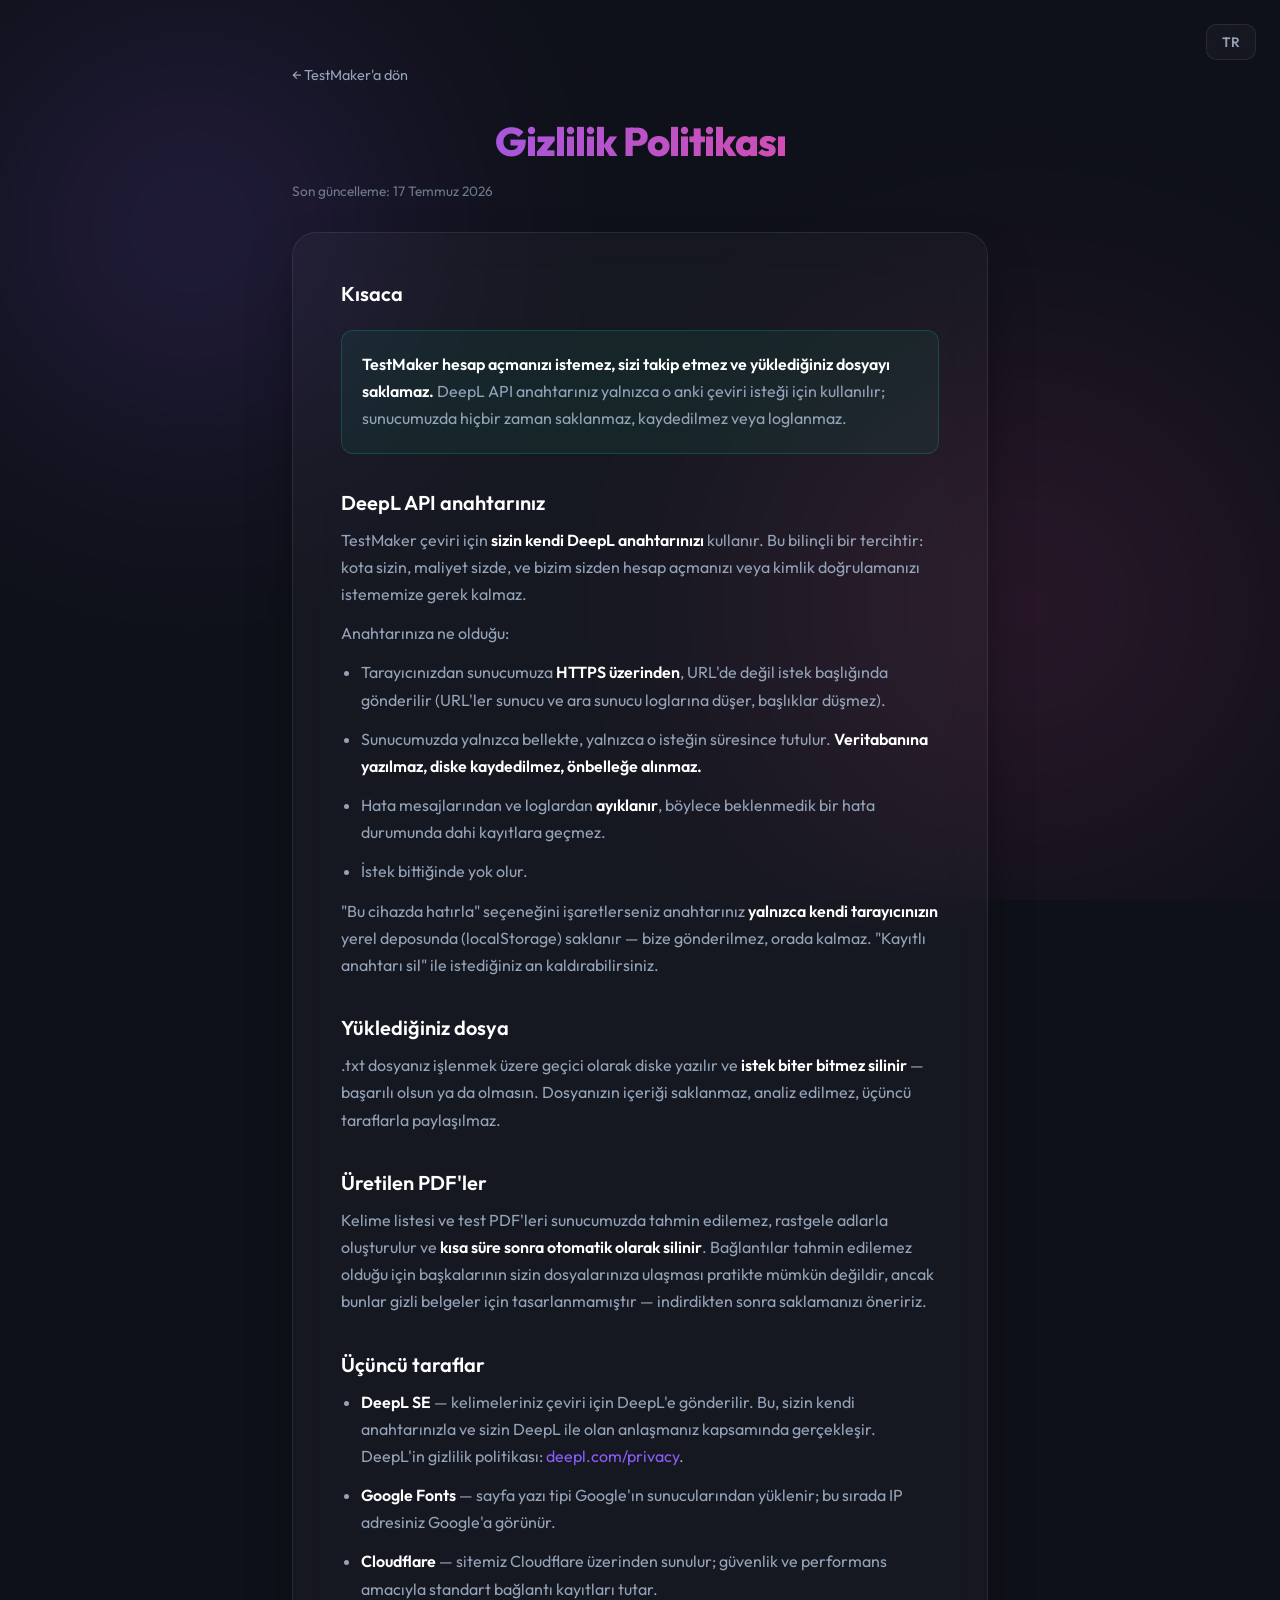
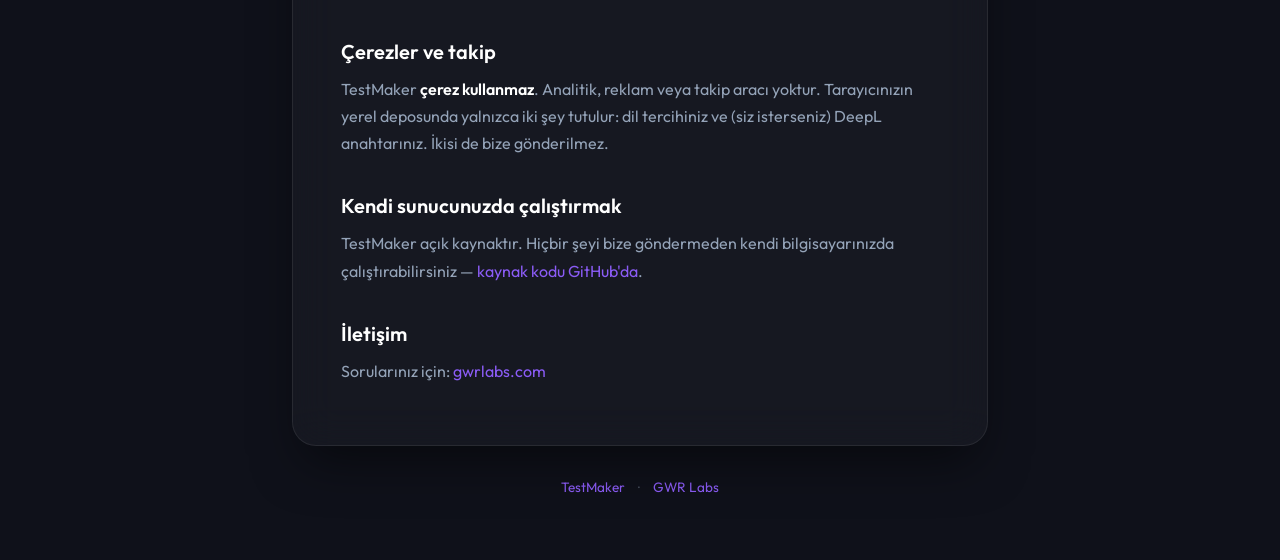
==== static/privacy.html @ a65d571f "Add BYOK, Turkish/English localization, and a privacy page BYOK (bring your own key): with TESTMAKER" ====
<!doctype html>
<html lang="tr">
  <head>
    <meta charset="UTF-8" />
    <meta name="viewport" content="width=device-width, initial-scale=1.0" />
    <title>Gizlilik Politikası | TestMaker</title>
    <link rel="preconnect" href="https://fonts.googleapis.com" />
    <link rel="preconnect" href="https://fonts.gstatic.com" crossorigin />
    <link
      href="https://fonts.googleapis.com/css2?family=Outfit:wght@300;400;600;800&display=swap"
      rel="stylesheet"
    />
    <link rel="stylesheet" href="/static/style.css" />
    <style>
      body {
        align-items: flex-start;
      }
      .container {
        max-width: 760px;
        padding: 4rem 2rem;
      }
      .legal h2 {
        font-size: 1.25rem;
        font-weight: 600;
        margin: 2.25rem 0 0.75rem;
      }
      .legal h2:first-child {
        margin-top: 0;
      }
      .legal p,
      .legal li {
        color: var(--text-secondary);
        line-height: 1.7;
        margin-bottom: 0.75rem;
      }
      .legal ul {
        padding-left: 1.25rem;
        margin-bottom: 0.75rem;
      }
      .legal strong {
        color: var(--text-primary);
        font-weight: 600;
      }
      .legal a {
        color: var(--accent-primary);
        text-decoration: none;
      }
      .legal a:hover {
        text-decoration: underline;
      }
      .updated {
        color: var(--text-secondary);
        font-size: 0.85rem;
        opacity: 0.7;
        margin-bottom: 2rem;
      }
      .callout {
        background: rgba(16, 185, 129, 0.08);
        border: 1px solid rgba(16, 185, 129, 0.25);
        border-radius: 12px;
        padding: 1.25rem;
        margin: 1.5rem 0;
      }
      .callout p:last-child {
        margin-bottom: 0;
      }
      .back {
        display: inline-block;
        margin-bottom: 2rem;
        color: var(--text-secondary);
        text-decoration: none;
        font-size: 0.9rem;
      }
      .back:hover {
        color: var(--text-primary);
      }
    </style>
  </head>
  <body>
    <div class="background-mesh">
      <div class="blob blob-1"></div>
      <div class="blob blob-2"></div>
    </div>

    <button id="lang-btn" class="lang-btn" type="button" aria-label="Language">
      TR
    </button>

    <main class="container">
      <a href="/" class="back" data-i18n="backHome">← TestMaker'a dön</a>

      <header class="header" style="margin-bottom: 1rem">
        <h1 data-i18n="title" style="font-size: 2.5rem">Gizlilik Politikası</h1>
      </header>
      <p class="updated" data-i18n="updated">Son güncelleme: 17 Temmuz 2026</p>

      <section class="card glassmorphism legal">
        <div data-i18n="body">
          <h2>Kısaca</h2>
          <div class="callout">
            <p>
              <strong
                >TestMaker hesap açmanızı istemez, sizi takip etmez ve
                yüklediğiniz dosyayı saklamaz.</strong
              >
              DeepL API anahtarınız yalnızca o anki çeviri isteği için kullanılır;
              sunucumuzda hiçbir zaman saklanmaz, kaydedilmez veya loglanmaz.
            </p>
          </div>

          <h2>DeepL API anahtarınız</h2>
          <p>
            TestMaker çeviri için <strong>sizin kendi DeepL anahtarınızı</strong>
            kullanır. Bu bilinçli bir tercihtir: kota sizin, maliyet sizde, ve
            bizim sizden hesap açmanızı veya kimlik doğrulamanızı istememize
            gerek kalmaz.
          </p>
          <p>Anahtarınıza ne olduğu:</p>
          <ul>
            <li>
              Tarayıcınızdan sunucumuza <strong>HTTPS üzerinden</strong>, URL'de
              değil istek başlığında gönderilir (URL'ler sunucu ve ara sunucu
              loglarına düşer, başlıklar düşmez).
            </li>
            <li>
              Sunucumuzda yalnızca bellekte, yalnızca o isteğin süresince tutulur.
              <strong>Veritabanına yazılmaz, diske kaydedilmez, önbelleğe
              alınmaz.</strong>
            </li>
            <li>
              Hata mesajlarından ve loglardan <strong>ayıklanır</strong>, böylece
              beklenmedik bir hata durumunda dahi kayıtlara geçmez.
            </li>
            <li>İstek bittiğinde yok olur.</li>
          </ul>
          <p>
            "Bu cihazda hatırla" seçeneğini işaretlerseniz anahtarınız
            <strong>yalnızca kendi tarayıcınızın</strong> yerel deposunda
            (<code>localStorage</code>) saklanır — bize gönderilmez, orada kalmaz.
            "Kayıtlı anahtarı sil" ile istediğiniz an kaldırabilirsiniz.
          </p>

          <h2>Yüklediğiniz dosya</h2>
          <p>
            <code>.txt</code> dosyanız işlenmek üzere geçici olarak diske yazılır
            ve <strong>istek biter bitmez silinir</strong> — başarılı olsun ya da
            olmasın. Dosyanızın içeriği saklanmaz, analiz edilmez, üçüncü
            taraflarla paylaşılmaz.
          </p>

          <h2>Üretilen PDF'ler</h2>
          <p>
            Kelime listesi ve test PDF'leri sunucumuzda tahmin edilemez, rastgele
            adlarla oluşturulur ve <strong>kısa süre sonra otomatik olarak
            silinir</strong>. Bağlantılar tahmin edilemez olduğu için başkalarının
            sizin dosyalarınıza ulaşması pratikte mümkün değildir, ancak bunlar
            gizli belgeler için tasarlanmamıştır — indirdikten sonra saklamanızı
            öneririz.
          </p>

          <h2>Üçüncü taraflar</h2>
          <ul>
            <li>
              <strong>DeepL SE</strong> — kelimeleriniz çeviri için DeepL'e
              gönderilir. Bu, sizin kendi anahtarınızla ve sizin DeepL ile olan
              anlaşmanız kapsamında gerçekleşir. DeepL'in gizlilik politikası:
              <a href="https://www.deepl.com/privacy" target="_blank" rel="noopener"
                >deepl.com/privacy</a
              >.
            </li>
            <li>
              <strong>Google Fonts</strong> — sayfa yazı tipi Google'ın sunucularından
              yüklenir; bu sırada IP adresiniz Google'a görünür.
            </li>
            <li>
              <strong>Cloudflare</strong> — sitemiz Cloudflare üzerinden sunulur;
              güvenlik ve performans amacıyla standart bağlantı kayıtları tutar.
            </li>
          </ul>

          <h2>Çerezler ve takip</h2>
          <p>
            TestMaker <strong>çerez kullanmaz</strong>. Analitik, reklam veya
            takip aracı yoktur. Tarayıcınızın yerel deposunda yalnızca iki şey
            tutulur: dil tercihiniz ve (siz isterseniz) DeepL anahtarınız. İkisi
            de bize gönderilmez.
          </p>

          <h2>Kendi sunucunuzda çalıştırmak</h2>
          <p>
            TestMaker açık kaynaktır. Hiçbir şeyi bize göndermeden kendi
            bilgisayarınızda çalıştırabilirsiniz —
            <a
              href="https://github.com/TalhaTufanN/english-turkish-vocab-quiz"
              target="_blank"
              rel="noopener"
              >kaynak kodu GitHub'da</a
            >.
          </p>

          <h2>İletişim</h2>
          <p>
            Sorularınız için:
            <a href="https://gwrlabs.com" target="_blank" rel="noopener"
              >gwrlabs.com</a
            >
          </p>
        </div>
      </section>

      <footer class="footer">
        <a href="/" data-i18n="footerHome">TestMaker</a>
        <span class="footer-sep">·</span>
        <a href="https://gwrlabs.com" target="_blank" rel="noopener">GWR Labs</a>
      </footer>
    </main>

    <script>
      const legalTranslations = {
        tr: {
          backHome: "← TestMaker'a dön",
          title: "Gizlilik Politikası",
          updated: "Son güncelleme: 17 Temmuz 2026",
          footerHome: "TestMaker",
        },
        en: {
          backHome: "← Back to TestMaker",
          title: "Privacy Policy",
          updated: "Last updated: 17 July 2026",
          footerHome: "TestMaker",
        },
      };

      // Yasal metnin tamami - ceviri sozlugune sigmayacak kadar uzun oldugu
      // icin blok halinde degistiriliyor.
      legalTranslations.en.body = `
        <h2>In short</h2>
        <div class="callout">
          <p><strong>TestMaker has no accounts, no tracking, and keeps nothing you upload.</strong>
          Your DeepL API key is used only for that one translation request. It is never stored,
          saved, or logged on our server.</p>
        </div>

        <h2>Your DeepL API key</h2>
        <p>TestMaker translates using <strong>your own DeepL key</strong>. That is deliberate: the
        quota is yours, the cost is yours, and it means we never have to ask you to create an
        account or sign in.</p>
        <p>What happens to your key:</p>
        <ul>
          <li>It is sent from your browser to our server <strong>over HTTPS</strong>, in a request
          header rather than the URL — URLs end up in server and proxy logs; headers do not.</li>
          <li>On our server it exists only in memory, only for the life of that request.
          <strong>It is never written to a database, saved to disk, or cached.</strong></li>
          <li>It is <strong>scrubbed</strong> from error messages and logs, so even an unexpected
          failure cannot record it.</li>
          <li>When the request ends, it is gone.</li>
        </ul>
        <p>If you tick "Remember on this device", your key is stored in
        <strong>your own browser's</strong> local storage (<code>localStorage</code>) — it is not
        sent to us and does not persist on our side. You can remove it any time with
        "Forget saved key".</p>

        <h2>The file you upload</h2>
        <p>Your <code>.txt</code> file is written to disk temporarily so it can be processed, and is
        <strong>deleted as soon as the request finishes</strong> — whether it succeeded or not. Its
        contents are not retained, analysed, or shared.</p>

        <h2>The PDFs we generate</h2>
        <p>Your vocabulary list and quiz are created on our server with unguessable random names and
        are <strong>deleted automatically a short time later</strong>. Because the links are
        unguessable, others cannot practically reach your files — but these are not designed for
        confidential material, so download and keep what you need.</p>

        <h2>Third parties</h2>
        <ul>
          <li><strong>DeepL SE</strong> — your words are sent to DeepL for translation. This happens
          under your own key and your own agreement with DeepL. Their privacy policy:
          <a href="https://www.deepl.com/privacy" target="_blank" rel="noopener">deepl.com/privacy</a>.</li>
          <li><strong>Google Fonts</strong> — the page font loads from Google's servers, which makes
          your IP address visible to Google.</li>
          <li><strong>Cloudflare</strong> — our site is served through Cloudflare, which keeps
          standard connection logs for security and performance.</li>
        </ul>

        <h2>Cookies and tracking</h2>
        <p>TestMaker <strong>uses no cookies</strong>. There is no analytics, advertising, or
        tracking of any kind. Only two things live in your browser's local storage: your language
        preference and, if you choose, your DeepL key. Neither is sent to us.</p>

        <h2>Running it yourself</h2>
        <p>TestMaker is open source. You can run it on your own machine and send us nothing at all —
        <a href="https://github.com/TalhaTufanN/english-turkish-vocab-quiz" target="_blank" rel="noopener">the
        source is on GitHub</a>.</p>

        <h2>Contact</h2>
        <p>Questions: <a href="https://gwrlabs.com" target="_blank" rel="noopener">gwrlabs.com</a></p>
      `;
      legalTranslations.tr.body = document.querySelector("[data-i18n='body']").innerHTML;

      const langBtn = document.getElementById("lang-btn");
      function setLanguage(lang) {
        localStorage.setItem("gwr_lang", lang);
        document.documentElement.lang = lang;
        langBtn.textContent = lang === "tr" ? "TR" : "EN";
        document.title =
          (lang === "tr" ? "Gizlilik Politikası" : "Privacy Policy") + " | TestMaker";
        document.querySelectorAll("[data-i18n]").forEach((el) => {
          const value = legalTranslations[lang][el.dataset.i18n];
          if (value) el.innerHTML = value;
        });
      }
      setLanguage(localStorage.getItem("gwr_lang") || "tr");
      langBtn.addEventListener("click", () =>
        setLanguage((localStorage.getItem("gwr_lang") || "tr") === "tr" ? "en" : "tr"),
      );
    </script>
  </body>
</html>
---- static/style.css ----
:root {
  --bg-dark: #0f111a;
  --card-bg: rgba(255, 255, 255, 0.03);
  --card-border: rgba(255, 255, 255, 0.08);
  --text-primary: #ffffff;
  --text-secondary: #94a3b8;
  --accent-primary: #8b5cf6;
  --accent-secondary: #ec4899;
  --accent-hover: #7c3aed;
  --success: #10b981;
  --error: #ef4444;
}

* {
  margin: 0;
  padding: 0;
  box-sizing: border-box;
  font-family: "Outfit", sans-serif;
}

body {
  background-color: var(--bg-dark);
  color: var(--text-primary);
  min-height: 100vh;
  display: flex;
  justify-content: center;
  align-items: center;
  overflow-x: hidden;
  position: relative;
}

/* Background Mesh */
.background-mesh {
  position: fixed;
  top: 0;
  left: 0;
  width: 100vw;
  height: 100vh;
  z-index: -1;
  overflow: hidden;
  background: var(--bg-dark);
}

.blob {
  position: absolute;
  filter: blur(100px);
  opacity: 0.5;
  animation: float 20s infinite alternate;
}

.blob-1 {
  top: -10%;
  left: -10%;
  width: 50vw;
  height: 50vw;
  background: radial-gradient(
    circle,
    rgba(139, 92, 246, 0.4) 0%,
    rgba(0, 0, 0, 0) 70%
  );
}

.blob-2 {
  bottom: -10%;
  right: -10%;
  width: 60vw;
  height: 60vw;
  background: radial-gradient(
    circle,
    rgba(236, 72, 153, 0.3) 0%,
    rgba(0, 0, 0, 0) 70%
  );
  animation-delay: -5s;
}

.blob-3 {
  top: 40%;
  left: 40%;
  width: 40vw;
  height: 40vw;
  background: radial-gradient(
    circle,
    rgba(59, 130, 246, 0.3) 0%,
    rgba(0, 0, 0, 0) 70%
  );
  animation-delay: -10s;
}

@keyframes float {
  0% {
    transform: translate(0, 0) scale(1);
  }
  100% {
    transform: translate(10%, 10%) scale(1.1);
  }
}

/* Container & Header */
.container {
  width: 100%;
  max-width: 800px;
  padding: 2rem;
  z-index: 1;
}

.header {
  text-align: center;
  margin-bottom: 3rem;
}

.header h1 {
  font-size: 3.5rem;
  font-weight: 800;
  margin-bottom: 1rem;
  background: linear-gradient(
    to right,
    var(--accent-primary),
    var(--accent-secondary)
  );
  -webkit-background-clip: text;
  background-clip: text;
  -webkit-text-fill-color: transparent;
  letter-spacing: -1px;
}

.header p {
  color: var(--text-secondary);
  font-size: 1.1rem;
  max-width: 500px;
  margin: 0 auto;
  line-height: 1.6;
}

/* Glassmorphism Card */
.glassmorphism {
  background: var(--card-bg);
  backdrop-filter: blur(20px);
  -webkit-backdrop-filter: blur(20px);
  border: 1px solid var(--card-border);
  border-radius: 24px;
  padding: 3rem;
  box-shadow: 0 25px 50px -12px rgba(0, 0, 0, 0.5);
  transition: all 0.3s ease;
}

/* Upload Zone */
.upload-zone {
  border: 2px dashed rgba(255, 255, 255, 0.2);
  border-radius: 16px;
  padding: 4rem 2rem;
  text-align: center;
  cursor: pointer;
  transition: all 0.3s cubic-bezier(0.4, 0, 0.2, 1);
  position: relative;
  overflow: hidden;
}

.upload-zone:hover,
.upload-zone.dragover {
  border-color: var(--accent-primary);
  background: rgba(139, 92, 246, 0.05);
  transform: translateY(-2px);
}

.upload-icon {
  width: 64px;
  height: 64px;
  color: var(--accent-primary);
  margin-bottom: 1.5rem;
  transition: transform 0.3s ease;
}

.upload-zone:hover .upload-icon {
  transform: translateY(-5px);
}

.upload-zone h2 {
  font-size: 1.5rem;
  font-weight: 600;
  margin-bottom: 0.5rem;
}

.upload-zone p {
  color: var(--text-secondary);
  margin-bottom: 2rem;
}

/* Buttons */
.btn-primary,
.btn-secondary,
.btn-ghost {
  display: inline-block;
  padding: 0.8rem 1.5rem;
  border-radius: 12px;
  font-weight: 600;
  font-size: 1rem;
  cursor: pointer;
  transition: all 0.2s ease;
  border: none;
  text-decoration: none;
}

.btn-primary {
  background: linear-gradient(
    135deg,
    var(--accent-primary),
    var(--accent-hover)
  );
  color: white;
  box-shadow: 0 4px 14px 0 rgba(139, 92, 246, 0.39);
}

.btn-primary:hover {
  box-shadow: 0 6px 20px rgba(139, 92, 246, 0.23);
  transform: translateY(-2px);
}

.btn-secondary {
  background: rgba(255, 255, 255, 0.1);
  color: white;
  border: 1px solid rgba(255, 255, 255, 0.1);
}

.btn-secondary:hover {
  background: rgba(255, 255, 255, 0.15);
  transform: translateY(-2px);
}

.btn-ghost {
  background: transparent;
  color: var(--text-secondary);
  margin-top: 1rem;
}

.btn-ghost:hover {
  color: white;
}

/* States */
.state {
  text-align: center;
  padding: 2rem 0;
  animation: fadeIn 0.4s ease forwards;
}

.hidden {
  display: none !important;
}

@keyframes fadeIn {
  from {
    opacity: 0;
    transform: translateY(10px);
  }
  to {
    opacity: 1;
    transform: translateY(0);
  }
}

/* Loading State */
.spinner {
  width: 50px;
  height: 50px;
  border: 3px solid rgba(255, 255, 255, 0.1);
  border-radius: 50%;
  border-top-color: var(--accent-primary);
  animation: spin 1s ease-in-out infinite;
  margin: 0 auto 2rem;
}

@keyframes spin {
  to {
    transform: rotate(360deg);
  }
}

.state h3 {
  font-size: 1.5rem;
  margin-bottom: 1rem;
}

.state p {
  color: var(--text-secondary);
}

.progress-bar-container {
  width: 100%;
  height: 6px;
  background: rgba(255, 255, 255, 0.1);
  border-radius: 6px;
  margin-top: 2rem;
  overflow: hidden;
  position: relative;
}

.progress-bar {
  position: absolute;
  top: 0;
  left: 0;
  height: 100%;
  width: 30%;
  background: linear-gradient(
    90deg,
    var(--accent-primary),
    var(--accent-secondary)
  );
  border-radius: 6px;
  animation: progress 2s infinite ease-in-out alternate;
}

@keyframes progress {
  0% {
    width: 10%;
    transform: translateX(0);
  }
  100% {
    width: 40%;
    transform: translateX(60vw);
  }
}

/* Success & Error Icons */
.success-icon-container,
.error-icon-container {
  width: 64px;
  height: 64px;
  border-radius: 50%;
  display: flex;
  justify-content: center;
  align-items: center;
  margin: 0 auto 1.5rem;
}

.success-icon-container {
  background: rgba(16, 185, 129, 0.2);
  color: var(--success);
}

.error-icon-container {
  background: rgba(239, 68, 68, 0.2);
  color: var(--error);
}

.success-icon,
.error-icon {
  width: 32px;
  height: 32px;
}

.download-actions {
  display: flex;
  gap: 1rem;
  justify-content: center;
  margin-top: 2rem;
}

/* Language toggle */
.lang-btn {
  position: fixed;
  top: 1.5rem;
  right: 1.5rem;
  z-index: 10;
  padding: 0.5rem 0.9rem;
  border-radius: 10px;
  background: var(--card-bg);
  backdrop-filter: blur(20px);
  -webkit-backdrop-filter: blur(20px);
  border: 1px solid var(--card-border);
  color: var(--text-secondary);
  font-weight: 600;
  font-size: 0.85rem;
  letter-spacing: 0.5px;
  cursor: pointer;
  transition: all 0.2s ease;
}

.lang-btn:hover {
  color: var(--text-primary);
  border-color: var(--accent-primary);
}

/* API key section */
.key-section {
  margin-bottom: 2rem;
  padding-bottom: 2rem;
  border-bottom: 1px solid var(--card-border);
}

.key-label {
  display: block;
  font-weight: 600;
  margin-bottom: 0.4rem;
}

.key-hint {
  color: var(--text-secondary);
  font-size: 0.9rem;
  line-height: 1.5;
  margin-bottom: 0.9rem;
}

.key-hint a,
.footer a {
  color: var(--accent-primary);
  text-decoration: none;
}

.key-hint a:hover,
.footer a:hover {
  text-decoration: underline;
}

.key-input {
  width: 100%;
  padding: 0.85rem 1rem;
  border-radius: 12px;
  background: rgba(0, 0, 0, 0.25);
  border: 1px solid var(--card-border);
  color: var(--text-primary);
  font-size: 0.95rem;
  transition: border-color 0.2s ease;
}

.key-input::placeholder {
  color: rgba(148, 163, 184, 0.5);
}

.key-input:focus {
  outline: none;
  border-color: var(--accent-primary);
}

.key-row {
  display: flex;
  align-items: center;
  justify-content: space-between;
  gap: 1rem;
  margin-top: 0.75rem;
  flex-wrap: wrap;
}

.key-remember {
  display: flex;
  align-items: center;
  gap: 0.5rem;
  color: var(--text-secondary);
  font-size: 0.9rem;
  cursor: pointer;
}

.key-remember input {
  accent-color: var(--accent-primary);
  width: 16px;
  height: 16px;
  cursor: pointer;
}

.key-forget {
  background: none;
  border: none;
  color: var(--text-secondary);
  font-size: 0.85rem;
  text-decoration: underline;
  cursor: pointer;
  padding: 0;
}

.key-forget:hover {
  color: var(--error);
}

.key-privacy {
  display: flex;
  align-items: flex-start;
  gap: 0.5rem;
  margin-top: 0.9rem;
  color: var(--text-secondary);
  font-size: 0.82rem;
  line-height: 1.5;
  opacity: 0.85;
}

.lock-icon {
  width: 14px;
  height: 14px;
  flex-shrink: 0;
  margin-top: 0.2rem;
  color: var(--success);
}

/* Upload rules */
.upload-rules {
  margin-top: 1.25rem;
  text-align: center;
  color: var(--text-secondary);
  font-size: 0.85rem;
  line-height: 1.6;
}

.upload-rules code {
  font-family: ui-monospace, "SF Mono", Menlo, monospace;
  background: rgba(255, 255, 255, 0.06);
  padding: 0.1rem 0.35rem;
  border-radius: 4px;
  font-size: 0.8rem;
}

/* Footer */
.footer {
  margin-top: 2rem;
  text-align: center;
  color: var(--text-secondary);
  font-size: 0.85rem;
}

.footer-sep {
  margin: 0 0.6rem;
  opacity: 0.4;
}

@media (max-width: 640px) {
  .download-actions {
    flex-direction: column;
  }
  .header h1 {
    font-size: 2.5rem;
  }
  .glassmorphism {
    padding: 1.75rem;
  }
  .upload-zone {
    padding: 2.5rem 1rem;
  }
  .container {
    padding: 1.25rem;
  }
  .lang-btn {
    top: 1rem;
    right: 1rem;
  }
}
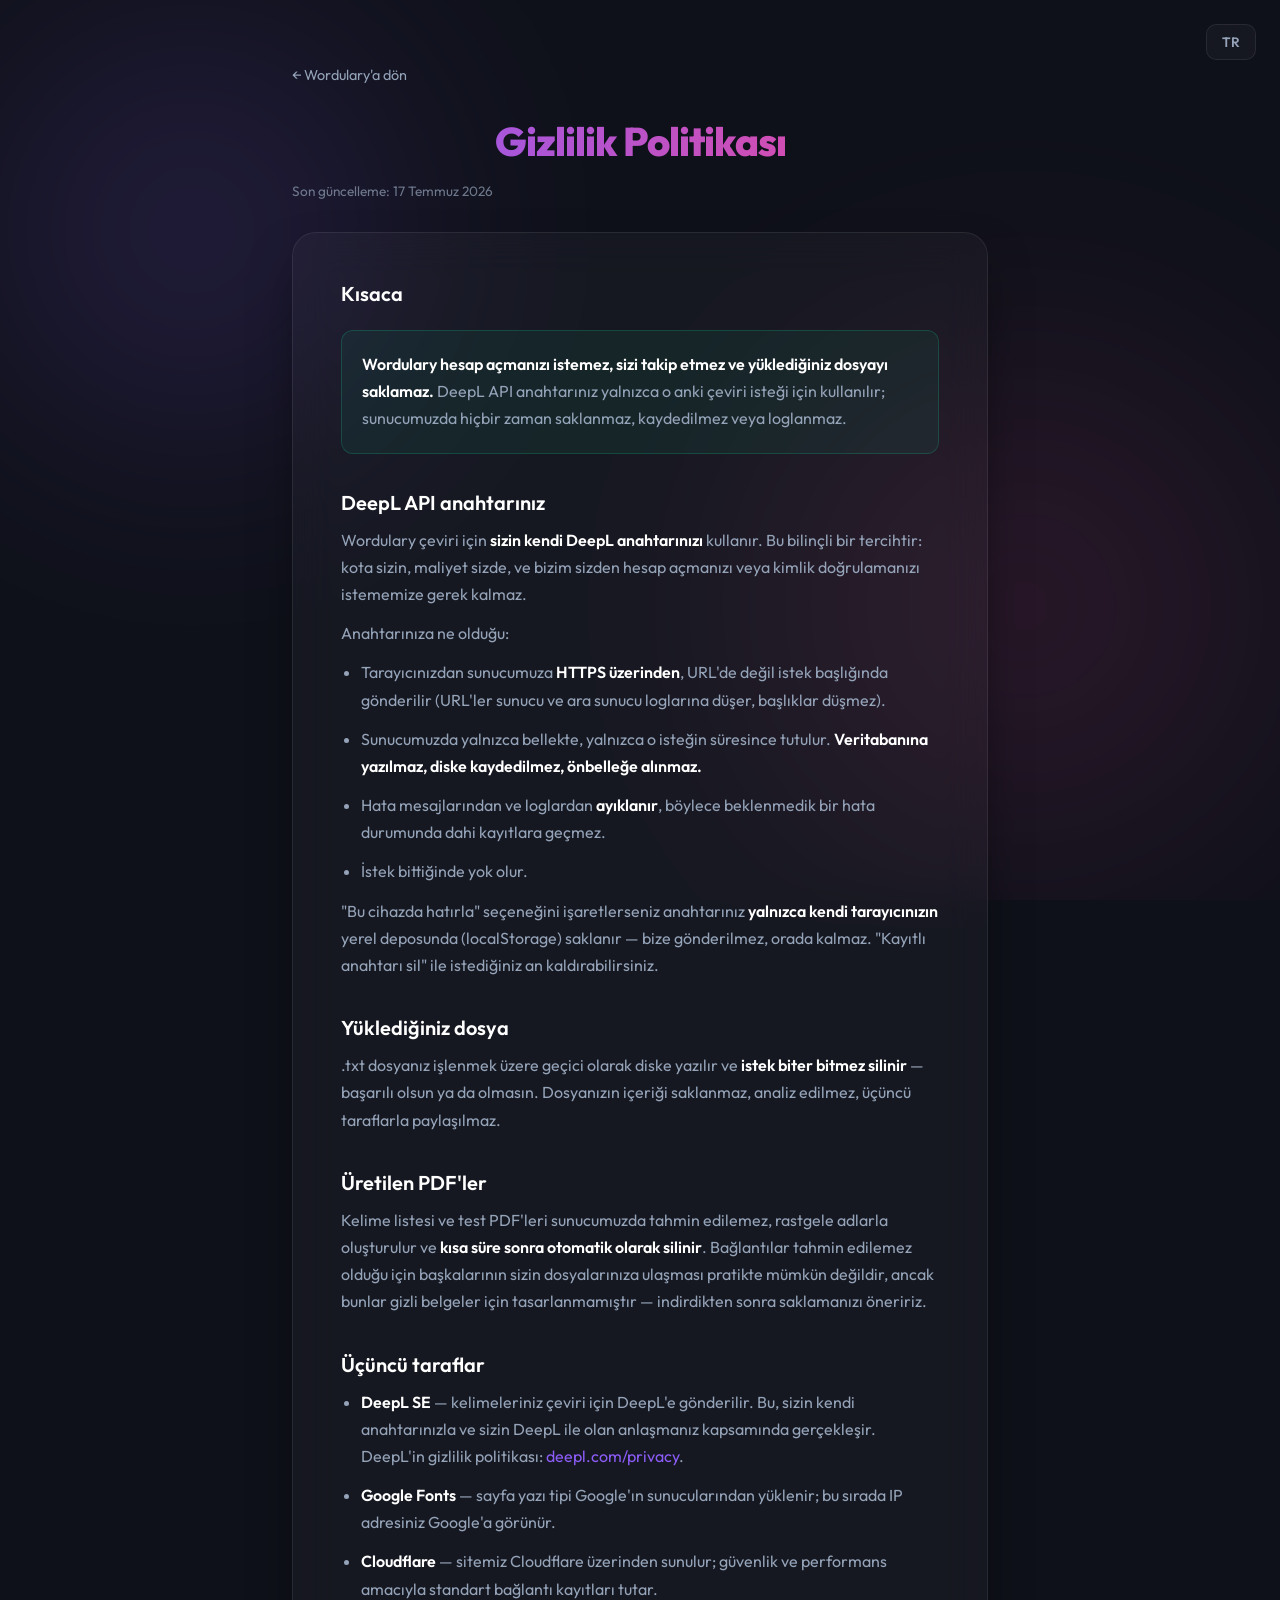
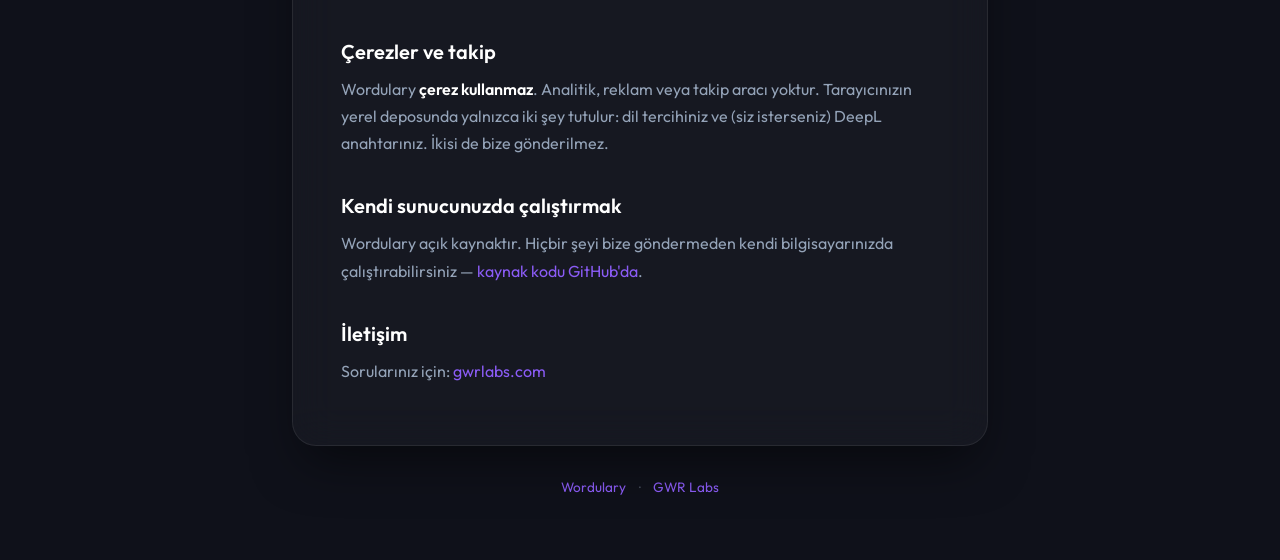
==== commit 04f73932: "Rename the project from TestMaker to Wordulary "TestMaker" sat in the wrong crowd: in English, "test" ====
--- a/static/privacy.html
+++ b/static/privacy.html
@@ -3,7 +3,7 @@
   <head>
     <meta charset="UTF-8" />
     <meta name="viewport" content="width=device-width, initial-scale=1.0" />
-    <title>Gizlilik Politikası | TestMaker</title>
+    <title>Gizlilik Politikası | Wordulary</title>
     <link rel="preconnect" href="https://fonts.googleapis.com" />
     <link rel="preconnect" href="https://fonts.gstatic.com" crossorigin />
     <link
@@ -87,7 +87,7 @@
     </button>
 
     <main class="container">
-      <a href="/" class="back" data-i18n="backHome">← TestMaker'a dön</a>
+      <a href="/" class="back" data-i18n="backHome">← Wordulary'a dön</a>
 
       <header class="header" style="margin-bottom: 1rem">
         <h1 data-i18n="title" style="font-size: 2.5rem">Gizlilik Politikası</h1>
@@ -100,7 +100,7 @@
           <div class="callout">
             <p>
               <strong
-                >TestMaker hesap açmanızı istemez, sizi takip etmez ve
+                >Wordulary hesap açmanızı istemez, sizi takip etmez ve
                 yüklediğiniz dosyayı saklamaz.</strong
               >
               DeepL API anahtarınız yalnızca o anki çeviri isteği için kullanılır;
@@ -110,7 +110,7 @@
 
           <h2>DeepL API anahtarınız</h2>
           <p>
-            TestMaker çeviri için <strong>sizin kendi DeepL anahtarınızı</strong>
+            Wordulary çeviri için <strong>sizin kendi DeepL anahtarınızı</strong>
             kullanır. Bu bilinçli bir tercihtir: kota sizin, maliyet sizde, ve
             bizim sizden hesap açmanızı veya kimlik doğrulamanızı istememize
             gerek kalmaz.
@@ -180,7 +180,7 @@
 
           <h2>Çerezler ve takip</h2>
           <p>
-            TestMaker <strong>çerez kullanmaz</strong>. Analitik, reklam veya
+            Wordulary <strong>çerez kullanmaz</strong>. Analitik, reklam veya
             takip aracı yoktur. Tarayıcınızın yerel deposunda yalnızca iki şey
             tutulur: dil tercihiniz ve (siz isterseniz) DeepL anahtarınız. İkisi
             de bize gönderilmez.
@@ -188,10 +188,10 @@
 
           <h2>Kendi sunucunuzda çalıştırmak</h2>
           <p>
-            TestMaker açık kaynaktır. Hiçbir şeyi bize göndermeden kendi
+            Wordulary açık kaynaktır. Hiçbir şeyi bize göndermeden kendi
             bilgisayarınızda çalıştırabilirsiniz —
             <a
-              href="https://github.com/TalhaTufanN/english-turkish-vocab-quiz"
+              href="https://github.com/TalhaTufanN/wordulary"
               target="_blank"
               rel="noopener"
               >kaynak kodu GitHub'da</a
@@ -209,7 +209,7 @@
       </section>
 
       <footer class="footer">
-        <a href="/" data-i18n="footerHome">TestMaker</a>
+        <a href="/" data-i18n="footerHome">Wordulary</a>
         <span class="footer-sep">·</span>
         <a href="https://gwrlabs.com" target="_blank" rel="noopener">GWR Labs</a>
       </footer>
@@ -218,16 +218,16 @@
     <script>
       const legalTranslations = {
         tr: {
-          backHome: "← TestMaker'a dön",
+          backHome: "← Wordulary'a dön",
           title: "Gizlilik Politikası",
           updated: "Son güncelleme: 17 Temmuz 2026",
-          footerHome: "TestMaker",
+          footerHome: "Wordulary",
         },
         en: {
-          backHome: "← Back to TestMaker",
+          backHome: "← Back to Wordulary",
           title: "Privacy Policy",
           updated: "Last updated: 17 July 2026",
-          footerHome: "TestMaker",
+          footerHome: "Wordulary",
         },
       };
 
@@ -236,13 +236,13 @@
       legalTranslations.en.body = `
         <h2>In short</h2>
         <div class="callout">
-          <p><strong>TestMaker has no accounts, no tracking, and keeps nothing you upload.</strong>
+          <p><strong>Wordulary has no accounts, no tracking, and keeps nothing you upload.</strong>
           Your DeepL API key is used only for that one translation request. It is never stored,
           saved, or logged on our server.</p>
         </div>
 
         <h2>Your DeepL API key</h2>
-        <p>TestMaker translates using <strong>your own DeepL key</strong>. That is deliberate: the
+        <p>Wordulary translates using <strong>your own DeepL key</strong>. That is deliberate: the
         quota is yours, the cost is yours, and it means we never have to ask you to create an
         account or sign in.</p>
         <p>What happens to your key:</p>
@@ -283,13 +283,13 @@
         </ul>
 
         <h2>Cookies and tracking</h2>
-        <p>TestMaker <strong>uses no cookies</strong>. There is no analytics, advertising, or
+        <p>Wordulary <strong>uses no cookies</strong>. There is no analytics, advertising, or
         tracking of any kind. Only two things live in your browser's local storage: your language
         preference and, if you choose, your DeepL key. Neither is sent to us.</p>
 
         <h2>Running it yourself</h2>
-        <p>TestMaker is open source. You can run it on your own machine and send us nothing at all —
-        <a href="https://github.com/TalhaTufanN/english-turkish-vocab-quiz" target="_blank" rel="noopener">the
+        <p>Wordulary is open source. You can run it on your own machine and send us nothing at all —
+        <a href="https://github.com/TalhaTufanN/wordulary" target="_blank" rel="noopener">the
         source is on GitHub</a>.</p>
 
         <h2>Contact</h2>
@@ -303,7 +303,7 @@
         document.documentElement.lang = lang;
         langBtn.textContent = lang === "tr" ? "TR" : "EN";
         document.title =
-          (lang === "tr" ? "Gizlilik Politikası" : "Privacy Policy") + " | TestMaker";
+          (lang === "tr" ? "Gizlilik Politikası" : "Privacy Policy") + " | Wordulary";
         document.querySelectorAll("[data-i18n]").forEach((el) => {
           const value = legalTranslations[lang][el.dataset.i18n];
           if (value) el.innerHTML = value;
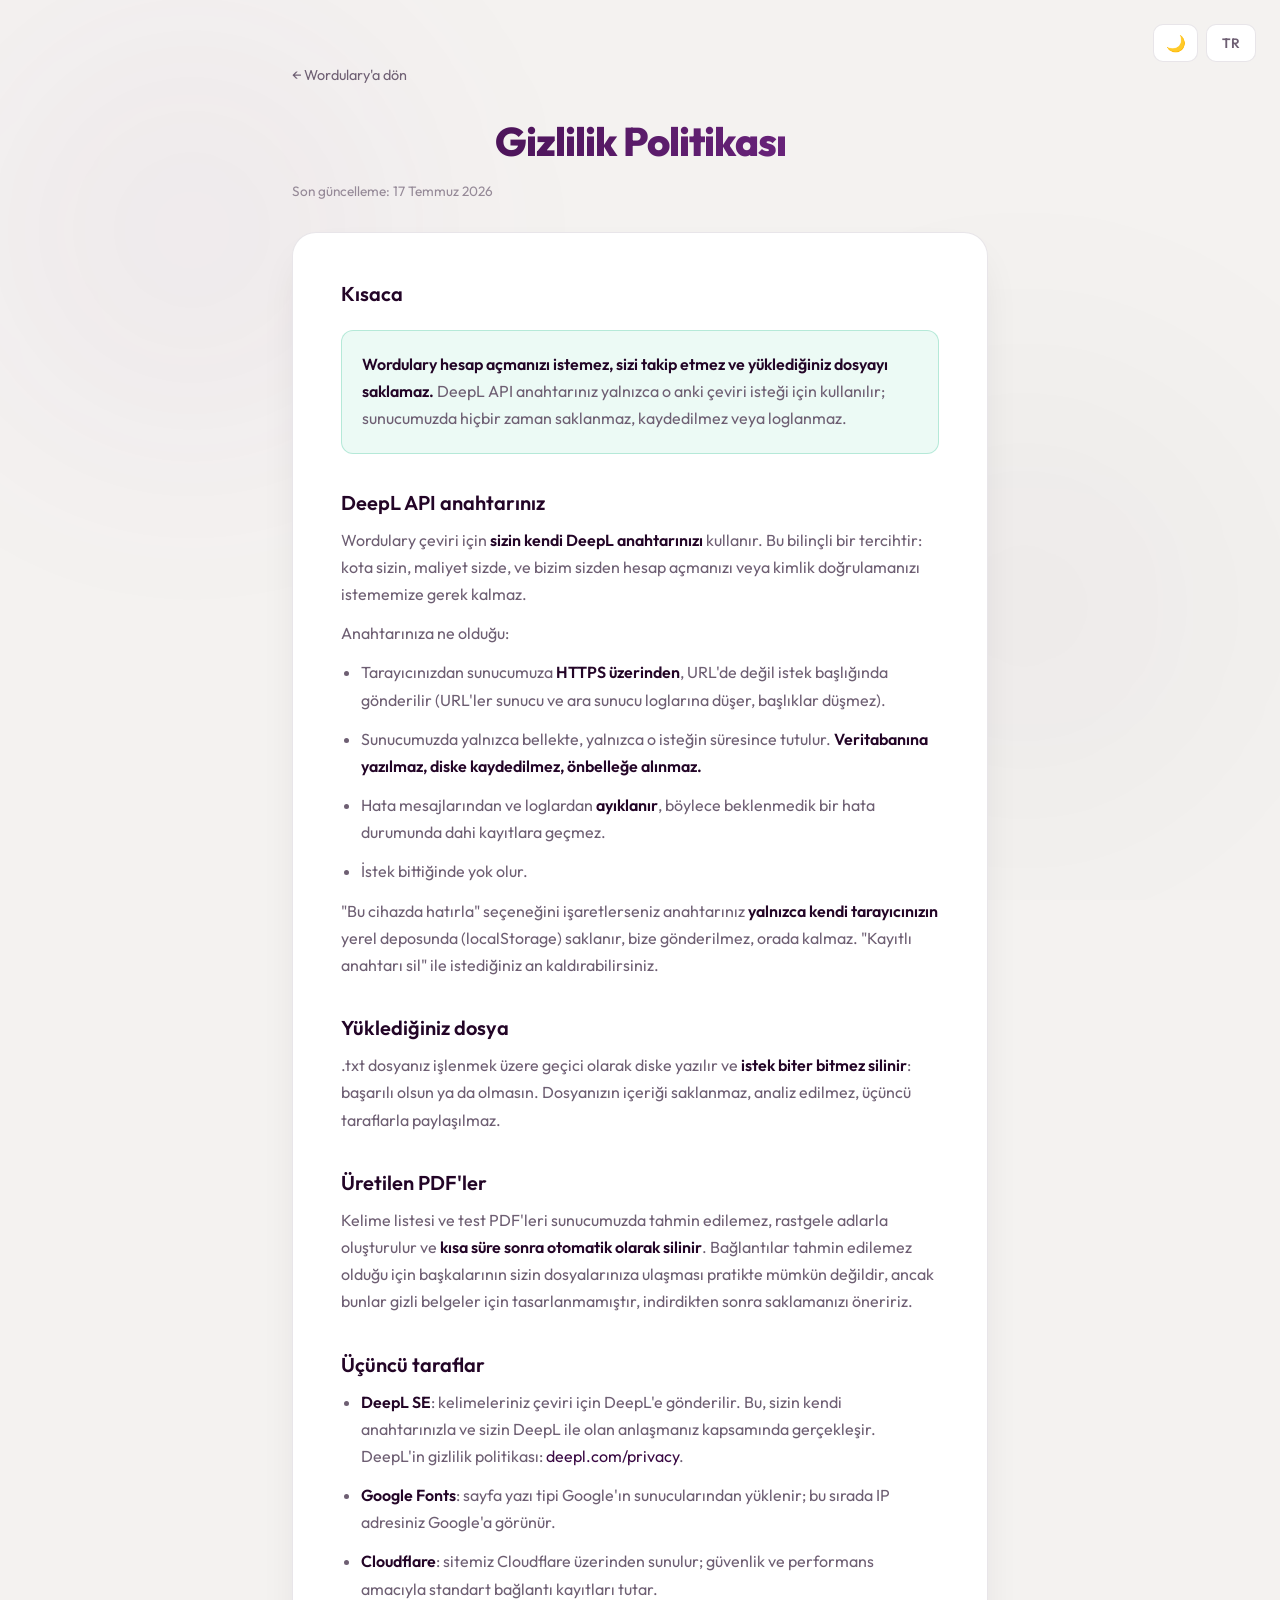
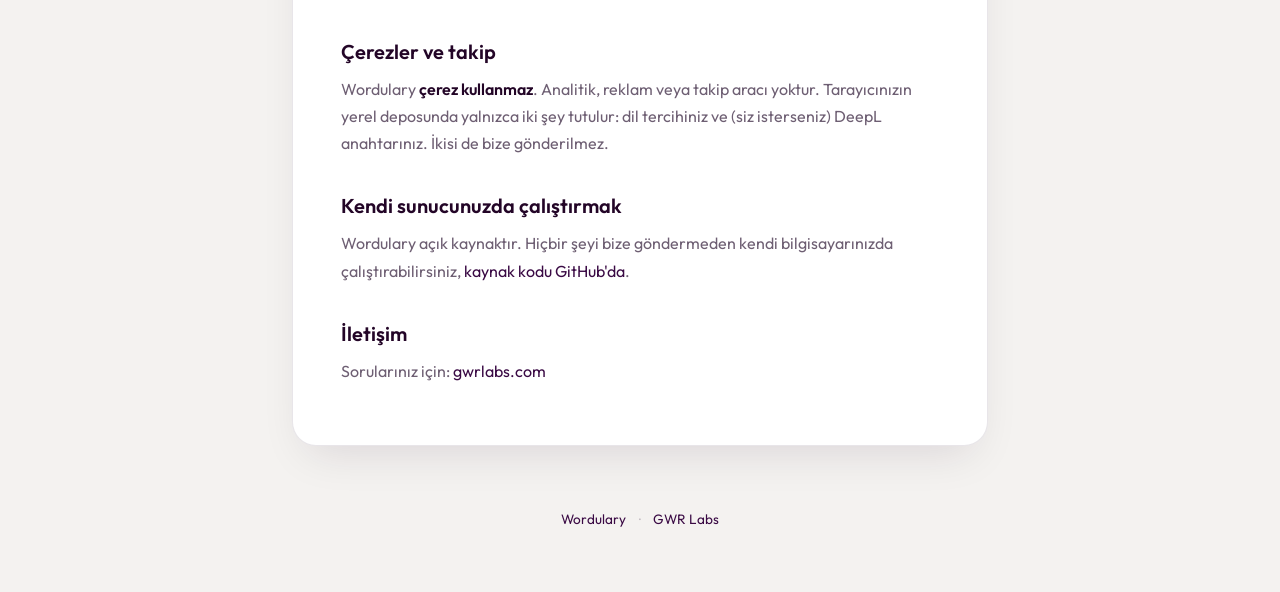
==== commit 9215d3a8: "Add a dark/light theme toggle The site is light (from the logo palette); this adds a toggle to flip " ====
--- a/static/privacy.html
+++ b/static/privacy.html
@@ -10,7 +10,12 @@
       href="https://fonts.googleapis.com/css2?family=Outfit:wght@300;400;600;800&display=swap"
       rel="stylesheet"
     />
+    <link rel="icon" type="image/png" href="/static/favicon.png" />
     <link rel="stylesheet" href="/static/style.css" />
+    <script>
+      if (localStorage.getItem("wordulary_theme") === "dark")
+        document.documentElement.setAttribute("data-theme", "dark");
+    </script>
     <style>
       body {
         align-items: flex-start;
@@ -82,9 +87,14 @@
       <div class="blob blob-2"></div>
     </div>
 
-    <button id="lang-btn" class="lang-btn" type="button" aria-label="Language">
-      TR
-    </button>
+    <div class="top-controls">
+      <button id="theme-btn" class="ctrl-btn" type="button" aria-label="Tema">
+        🌙
+      </button>
+      <button id="lang-btn" class="ctrl-btn" type="button" aria-label="Language">
+        TR
+      </button>
+    </div>
 
     <main class="container">
       <a href="/" class="back" data-i18n="backHome">← Wordulary'a dön</a>
@@ -136,14 +146,14 @@
           <p>
             "Bu cihazda hatırla" seçeneğini işaretlerseniz anahtarınız
             <strong>yalnızca kendi tarayıcınızın</strong> yerel deposunda
-            (<code>localStorage</code>) saklanır — bize gönderilmez, orada kalmaz.
+            (<code>localStorage</code>) saklanır, bize gönderilmez, orada kalmaz.
             "Kayıtlı anahtarı sil" ile istediğiniz an kaldırabilirsiniz.
           </p>
 
           <h2>Yüklediğiniz dosya</h2>
           <p>
             <code>.txt</code> dosyanız işlenmek üzere geçici olarak diske yazılır
-            ve <strong>istek biter bitmez silinir</strong> — başarılı olsun ya da
+            ve <strong>istek biter bitmez silinir</strong>: başarılı olsun ya da
             olmasın. Dosyanızın içeriği saklanmaz, analiz edilmez, üçüncü
             taraflarla paylaşılmaz.
           </p>
@@ -154,14 +164,14 @@
             adlarla oluşturulur ve <strong>kısa süre sonra otomatik olarak
             silinir</strong>. Bağlantılar tahmin edilemez olduğu için başkalarının
             sizin dosyalarınıza ulaşması pratikte mümkün değildir, ancak bunlar
-            gizli belgeler için tasarlanmamıştır — indirdikten sonra saklamanızı
+            gizli belgeler için tasarlanmamıştır, indirdikten sonra saklamanızı
             öneririz.
           </p>
 
           <h2>Üçüncü taraflar</h2>
           <ul>
             <li>
-              <strong>DeepL SE</strong> — kelimeleriniz çeviri için DeepL'e
+              <strong>DeepL SE</strong>: kelimeleriniz çeviri için DeepL'e
               gönderilir. Bu, sizin kendi anahtarınızla ve sizin DeepL ile olan
               anlaşmanız kapsamında gerçekleşir. DeepL'in gizlilik politikası:
               <a href="https://www.deepl.com/privacy" target="_blank" rel="noopener"
@@ -169,11 +179,11 @@
               >.
             </li>
             <li>
-              <strong>Google Fonts</strong> — sayfa yazı tipi Google'ın sunucularından
+              <strong>Google Fonts</strong>: sayfa yazı tipi Google'ın sunucularından
               yüklenir; bu sırada IP adresiniz Google'a görünür.
             </li>
             <li>
-              <strong>Cloudflare</strong> — sitemiz Cloudflare üzerinden sunulur;
+              <strong>Cloudflare</strong>: sitemiz Cloudflare üzerinden sunulur;
               güvenlik ve performans amacıyla standart bağlantı kayıtları tutar.
             </li>
           </ul>
@@ -189,7 +199,7 @@
           <h2>Kendi sunucunuzda çalıştırmak</h2>
           <p>
             Wordulary açık kaynaktır. Hiçbir şeyi bize göndermeden kendi
-            bilgisayarınızda çalıştırabilirsiniz —
+            bilgisayarınızda çalıştırabilirsiniz,
             <a
               href="https://github.com/TalhaTufanN/wordulary"
               target="_blank"
@@ -248,7 +258,7 @@
         <p>What happens to your key:</p>
         <ul>
           <li>It is sent from your browser to our server <strong>over HTTPS</strong>, in a request
-          header rather than the URL — URLs end up in server and proxy logs; headers do not.</li>
+          header rather than the URL, URLs end up in server and proxy logs; headers do not.</li>
           <li>On our server it exists only in memory, only for the life of that request.
           <strong>It is never written to a database, saved to disk, or cached.</strong></li>
           <li>It is <strong>scrubbed</strong> from error messages and logs, so even an unexpected
@@ -256,29 +266,29 @@
           <li>When the request ends, it is gone.</li>
         </ul>
         <p>If you tick "Remember on this device", your key is stored in
-        <strong>your own browser's</strong> local storage (<code>localStorage</code>) — it is not
+        <strong>your own browser's</strong> local storage (<code>localStorage</code>), it is not
         sent to us and does not persist on our side. You can remove it any time with
         "Forget saved key".</p>
 
         <h2>The file you upload</h2>
         <p>Your <code>.txt</code> file is written to disk temporarily so it can be processed, and is
-        <strong>deleted as soon as the request finishes</strong> — whether it succeeded or not. Its
+        <strong>deleted as soon as the request finishes</strong>: whether it succeeded or not. Its
         contents are not retained, analysed, or shared.</p>
 
         <h2>The PDFs we generate</h2>
         <p>Your vocabulary list and quiz are created on our server with unguessable random names and
         are <strong>deleted automatically a short time later</strong>. Because the links are
-        unguessable, others cannot practically reach your files — but these are not designed for
+        unguessable, others cannot practically reach your files, but these are not designed for
         confidential material, so download and keep what you need.</p>
 
         <h2>Third parties</h2>
         <ul>
-          <li><strong>DeepL SE</strong> — your words are sent to DeepL for translation. This happens
+          <li><strong>DeepL SE</strong>: your words are sent to DeepL for translation. This happens
           under your own key and your own agreement with DeepL. Their privacy policy:
           <a href="https://www.deepl.com/privacy" target="_blank" rel="noopener">deepl.com/privacy</a>.</li>
-          <li><strong>Google Fonts</strong> — the page font loads from Google's servers, which makes
+          <li><strong>Google Fonts</strong>: the page font loads from Google's servers, which makes
           your IP address visible to Google.</li>
-          <li><strong>Cloudflare</strong> — our site is served through Cloudflare, which keeps
+          <li><strong>Cloudflare</strong>: our site is served through Cloudflare, which keeps
           standard connection logs for security and performance.</li>
         </ul>
 
@@ -288,8 +298,8 @@
         preference and, if you choose, your DeepL key. Neither is sent to us.</p>
 
         <h2>Running it yourself</h2>
-        <p>Wordulary is open source. You can run it on your own machine and send us nothing at all —
-        <a href="https://github.com/TalhaTufanN/wordulary" target="_blank" rel="noopener">the
+        <p>Wordulary is open source. You can run it on your own machine and send nothing at all.
+        <a href="https://github.com/TalhaTufanN/wordulary" target="_blank" rel="noopener">The
         source is on GitHub</a>.</p>
 
         <h2>Contact</h2>
@@ -313,6 +323,21 @@
       langBtn.addEventListener("click", () =>
         setLanguage((localStorage.getItem("gwr_lang") || "tr") === "tr" ? "en" : "tr"),
       );
+
+      // Tema (açık / koyu)
+      const themeBtn = document.getElementById("theme-btn");
+      function applyTheme(theme) {
+        const dark = theme === "dark";
+        document.documentElement.setAttribute("data-theme", dark ? "dark" : "light");
+        localStorage.setItem("wordulary_theme", dark ? "dark" : "light");
+        themeBtn.textContent = dark ? "☀️" : "🌙";
+      }
+      applyTheme(localStorage.getItem("wordulary_theme") || "light");
+      themeBtn.addEventListener("click", () =>
+        applyTheme(
+          document.documentElement.getAttribute("data-theme") === "dark" ? "light" : "dark",
+        ),
+      );
     </script>
   </body>
 </html>
--- a/static/style.css
+++ b/static/style.css
@@ -1,14 +1,33 @@
 :root {
-  --bg-dark: #0f111a;
-  --card-bg: rgba(255, 255, 255, 0.03);
-  --card-border: rgba(255, 255, 255, 0.08);
-  --text-primary: #ffffff;
-  --text-secondary: #94a3b8;
-  --accent-primary: #8b5cf6;
-  --accent-secondary: #ec4899;
-  --accent-hover: #7c3aed;
+  /* Açık tema (varsayılan) - logo paletinden: #230527 koyu mor + #F4F2F0 krem. */
+  --bg-dark: #f4f2f0; /* isim eski, değer açık: ana zemin (krem) */
+  --card-bg: #ffffff; /* beyaz kart */
+  --card-border: rgba(var(--surface-rgb), 0.1);
+  --text-primary: #230527; /* logo moru - ana metin */
+  --text-secondary: #6e5f73; /* mor-gri ikincil */
+  --accent-primary: #3a0a44; /* koyu mor - butonlar/vurgu */
+  --accent-secondary: #7a2d8f; /* canlı mor - gradient */
+  --accent-hover: #230527;
+  --success: #0f9d6b;
+  --error: #dc2626;
+  /* Tema-duyarlı overlay/glow: açık temada koyu mor, dark'ta beyaz/parlak. */
+  --surface-rgb: 35, 5, 39; /* overlay rengi (koyu mor) */
+  --glow-rgb: 58, 10, 68; /* buton gölgesi (mor) */
+}
+
+/* Dark tema - açık temanın tersi. Zemin koyu mor, metin krem, vurgu parlak mor. */
+:root[data-theme="dark"] {
+  --bg-dark: #170a1c; /* çok koyu mor zemin */
+  --card-bg: #241029; /* koyu mor kart */
+  --text-primary: #f4f2f0; /* krem */
+  --text-secondary: #b3a4b8; /* mor-gri açık */
+  --accent-primary: #b14ec9; /* parlak mor (koyu zeminde görünür) */
+  --accent-secondary: #d16ba5; /* mor-pembe */
+  --accent-hover: #c77ad9;
   --success: #10b981;
   --error: #ef4444;
+  --surface-rgb: 255, 255, 255; /* overlay beyaz olur */
+  --glow-rgb: 177, 78, 201; /* parlak mor glow */
 }
 
 * {
@@ -43,8 +62,8 @@
 
 .blob {
   position: absolute;
-  filter: blur(100px);
-  opacity: 0.5;
+  filter: blur(110px);
+  opacity: 0.55;
   animation: float 20s infinite alternate;
 }
 
@@ -55,8 +74,8 @@
   height: 50vw;
   background: radial-gradient(
     circle,
-    rgba(139, 92, 246, 0.4) 0%,
-    rgba(0, 0, 0, 0) 70%
+    rgba(122, 45, 143, 0.12) 0%,
+    rgba(255, 255, 255, 0) 70%
   );
 }
 
@@ -67,8 +86,8 @@
   height: 60vw;
   background: radial-gradient(
     circle,
-    rgba(236, 72, 153, 0.3) 0%,
-    rgba(0, 0, 0, 0) 70%
+    rgba(var(--surface-rgb), 0.08) 0%,
+    rgba(255, 255, 255, 0) 70%
   );
   animation-delay: -5s;
 }
@@ -80,8 +99,8 @@
   height: 40vw;
   background: radial-gradient(
     circle,
-    rgba(59, 130, 246, 0.3) 0%,
-    rgba(0, 0, 0, 0) 70%
+    rgba(160, 90, 180, 0.1) 0%,
+    rgba(255, 255, 255, 0) 70%
   );
   animation-delay: -10s;
 }
@@ -123,6 +142,28 @@
   letter-spacing: -1px;
 }
 
+.brand-icon {
+  display: block;
+  margin: 0 auto 1.25rem;
+  border-radius: 22px;
+  box-shadow: 0 10px 28px rgba(var(--surface-rgb), 0.16);
+}
+
+.brand-wordmark {
+  margin-bottom: 1.25rem;
+  line-height: 0;
+}
+
+.brand-wordmark img {
+  height: 44px;
+  width: auto;
+}
+
+/* Wordmark koyu mor; dark temada koyu zeminde görünmez, beyaza çeviriyoruz. */
+:root[data-theme="dark"] .brand-wordmark img {
+  filter: brightness(0) invert(1);
+}
+
 .header p {
   color: var(--text-secondary);
   font-size: 1.1rem;
@@ -139,13 +180,13 @@
   border: 1px solid var(--card-border);
   border-radius: 24px;
   padding: 3rem;
-  box-shadow: 0 25px 50px -12px rgba(0, 0, 0, 0.5);
+  box-shadow: 0 20px 45px -15px rgba(var(--surface-rgb), 0.12);
   transition: all 0.3s ease;
 }
 
 /* Upload Zone */
 .upload-zone {
-  border: 2px dashed rgba(255, 255, 255, 0.2);
+  border: 2px dashed rgba(var(--surface-rgb), 0.2);
   border-radius: 16px;
   padding: 4rem 2rem;
   text-align: center;
@@ -158,7 +199,7 @@
 .upload-zone:hover,
 .upload-zone.dragover {
   border-color: var(--accent-primary);
-  background: rgba(139, 92, 246, 0.05);
+  background: rgba(122, 45, 143, 0.06);
   transform: translateY(-2px);
 }
 
@@ -207,22 +248,22 @@
     var(--accent-hover)
   );
   color: white;
-  box-shadow: 0 4px 14px 0 rgba(139, 92, 246, 0.39);
+  box-shadow: 0 4px 14px 0 rgba(var(--glow-rgb), 0.3);
 }
 
 .btn-primary:hover {
-  box-shadow: 0 6px 20px rgba(139, 92, 246, 0.23);
+  box-shadow: 0 6px 20px rgba(var(--glow-rgb), 0.22);
   transform: translateY(-2px);
 }
 
 .btn-secondary {
-  background: rgba(255, 255, 255, 0.1);
-  color: white;
-  border: 1px solid rgba(255, 255, 255, 0.1);
+  background: rgba(var(--surface-rgb), 0.06);
+  color: var(--text-primary);
+  border: 1px solid rgba(var(--surface-rgb), 0.12);
 }
 
 .btn-secondary:hover {
-  background: rgba(255, 255, 255, 0.15);
+  background: rgba(var(--surface-rgb), 0.1);
   transform: translateY(-2px);
 }
 
@@ -233,7 +274,7 @@
 }
 
 .btn-ghost:hover {
-  color: white;
+  color: var(--text-primary);
 }
 
 /* States */
@@ -262,7 +303,7 @@
 .spinner {
   width: 50px;
   height: 50px;
-  border: 3px solid rgba(255, 255, 255, 0.1);
+  border: 3px solid rgba(var(--surface-rgb), 0.08);
   border-radius: 50%;
   border-top-color: var(--accent-primary);
   animation: spin 1s ease-in-out infinite;
@@ -287,7 +328,7 @@
 .progress-bar-container {
   width: 100%;
   height: 6px;
-  background: rgba(255, 255, 255, 0.1);
+  background: rgba(var(--surface-rgb), 0.08);
   border-radius: 6px;
   margin-top: 2rem;
   overflow: hidden;
@@ -356,11 +397,17 @@
 }
 
 /* Language toggle */
-.lang-btn {
+/* Top controls: tema + dil */
+.top-controls {
   position: fixed;
   top: 1.5rem;
   right: 1.5rem;
   z-index: 10;
+  display: flex;
+  gap: 0.5rem;
+}
+
+.ctrl-btn {
   padding: 0.5rem 0.9rem;
   border-radius: 10px;
   background: var(--card-bg);
@@ -373,11 +420,18 @@
   letter-spacing: 0.5px;
   cursor: pointer;
   transition: all 0.2s ease;
-}
-
-.lang-btn:hover {
+  display: flex;
+  align-items: center;
+}
+
+.ctrl-btn:hover {
   color: var(--text-primary);
   border-color: var(--accent-primary);
+}
+
+#theme-btn {
+  font-size: 1rem;
+  padding: 0.5rem 0.7rem;
 }
 
 /* API key section */
@@ -415,7 +469,7 @@
   width: 100%;
   padding: 0.85rem 1rem;
   border-radius: 12px;
-  background: rgba(0, 0, 0, 0.25);
+  background: rgba(var(--surface-rgb), 0.04);
   border: 1px solid var(--card-border);
   color: var(--text-primary);
   font-size: 0.95rem;
@@ -489,6 +543,66 @@
   color: var(--success);
 }
 
+/* Quiz question-count selector */
+.quiz-count-section {
+  margin-bottom: 2rem;
+}
+
+.count-label {
+  display: block;
+  font-weight: 600;
+  margin-bottom: 0.6rem;
+}
+
+.count-options {
+  display: flex;
+  flex-wrap: wrap;
+  gap: 0.5rem;
+}
+
+.count-btn {
+  flex: 1 1 auto;
+  min-width: 52px;
+  padding: 0.6rem 0.9rem;
+  border-radius: 12px;
+  background: rgba(var(--surface-rgb), 0.04);
+  border: 1px solid var(--card-border);
+  color: var(--text-secondary);
+  font-weight: 600;
+  font-size: 0.95rem;
+  cursor: pointer;
+  transition: all 0.2s ease;
+}
+
+.count-btn:hover {
+  border-color: var(--accent-primary);
+  color: var(--text-primary);
+}
+
+.count-btn.active {
+  background: linear-gradient(135deg, var(--accent-primary), var(--accent-hover));
+  border-color: transparent;
+  color: #fff;
+  box-shadow: 0 4px 14px 0 rgba(var(--glow-rgb), 0.3);
+}
+
+.count-custom {
+  width: 100%;
+  margin-top: 0.6rem;
+  padding: 0.75rem 1rem;
+  border-radius: 12px;
+  background: rgba(var(--surface-rgb), 0.04);
+  border: 1px solid var(--card-border);
+  color: var(--text-primary);
+  font-size: 0.95rem;
+  transition: border-color 0.2s ease;
+}
+
+.count-custom:focus {
+  outline: none;
+  border-color: var(--accent-primary);
+}
+
 /* Upload rules */
 .upload-rules {
   margin-top: 1.25rem;
@@ -500,15 +614,136 @@
 
 .upload-rules code {
   font-family: ui-monospace, "SF Mono", Menlo, monospace;
-  background: rgba(255, 255, 255, 0.06);
+  background: rgba(var(--surface-rgb), 0.06);
   padding: 0.1rem 0.35rem;
   border-radius: 4px;
   font-size: 0.8rem;
 }
 
+/* How it works + Example sections */
+.section-title {
+  text-align: center;
+  font-size: 1.6rem;
+  font-weight: 800;
+  margin-bottom: 0.5rem;
+}
+
+.section-sub {
+  text-align: center;
+  color: var(--text-secondary);
+  margin-bottom: 1.75rem;
+}
+
+.how-section {
+  margin-top: 4rem;
+}
+
+.how-section .section-title {
+  margin-bottom: 2rem;
+}
+
+.how-steps {
+  display: grid;
+  grid-template-columns: repeat(3, 1fr);
+  gap: 1.25rem;
+}
+
+.how-step {
+  background: var(--card-bg);
+  border: 1px solid var(--card-border);
+  border-radius: 16px;
+  padding: 1.5rem;
+  text-align: center;
+}
+
+.how-num {
+  width: 40px;
+  height: 40px;
+  margin: 0 auto 1rem;
+  border-radius: 50%;
+  display: flex;
+  align-items: center;
+  justify-content: center;
+  font-weight: 700;
+  color: #fff;
+  background: linear-gradient(135deg, var(--accent-primary), var(--accent-secondary));
+  box-shadow: 0 4px 14px rgba(var(--glow-rgb), 0.32);
+}
+
+.how-step h3 {
+  font-size: 1.05rem;
+  margin-bottom: 0.5rem;
+}
+
+.how-step p {
+  color: var(--text-secondary);
+  font-size: 0.9rem;
+  line-height: 1.6;
+}
+
+.example-section {
+  margin-top: 4rem;
+}
+
+.example-grid {
+  display: flex;
+  align-items: stretch;
+  gap: 1rem;
+  flex-wrap: wrap;
+}
+
+.ex-card {
+  flex: 1 1 0;
+  min-width: 180px;
+  background: rgba(var(--surface-rgb), 0.04);
+  border: 1px solid var(--card-border);
+  border-radius: 14px;
+  padding: 1rem 1.1rem;
+}
+
+.ex-label {
+  font-size: 0.75rem;
+  text-transform: uppercase;
+  letter-spacing: 0.5px;
+  color: var(--accent-primary);
+  font-weight: 700;
+  margin-bottom: 0.75rem;
+}
+
+.ex-pre {
+  font-family: ui-monospace, "SF Mono", Menlo, Consolas, monospace;
+  font-size: 0.85rem;
+  line-height: 1.7;
+  color: var(--text-primary);
+  white-space: pre-wrap;
+  margin: 0;
+}
+
+.ex-arrow {
+  align-self: center;
+  font-size: 1.5rem;
+  color: var(--accent-secondary);
+  flex: 0 0 auto;
+}
+
+.example-note {
+  margin-top: 1.5rem;
+  text-align: center;
+  color: var(--text-secondary);
+  font-size: 0.85rem;
+  line-height: 1.6;
+  font-style: italic;
+}
+
+.example-section #sample-btn {
+  display: block;
+  margin: 1.5rem auto 0;
+  cursor: pointer;
+}
+
 /* Footer */
 .footer {
-  margin-top: 2rem;
+  margin-top: 4rem;
   text-align: center;
   color: var(--text-secondary);
   font-size: 0.85rem;
@@ -535,6 +770,15 @@
   .container {
     padding: 1.25rem;
   }
+  .how-steps {
+    grid-template-columns: 1fr;
+  }
+  .example-grid {
+    flex-direction: column;
+  }
+  .ex-arrow {
+    transform: rotate(90deg);
+  }
   .lang-btn {
     top: 1rem;
     right: 1rem;
